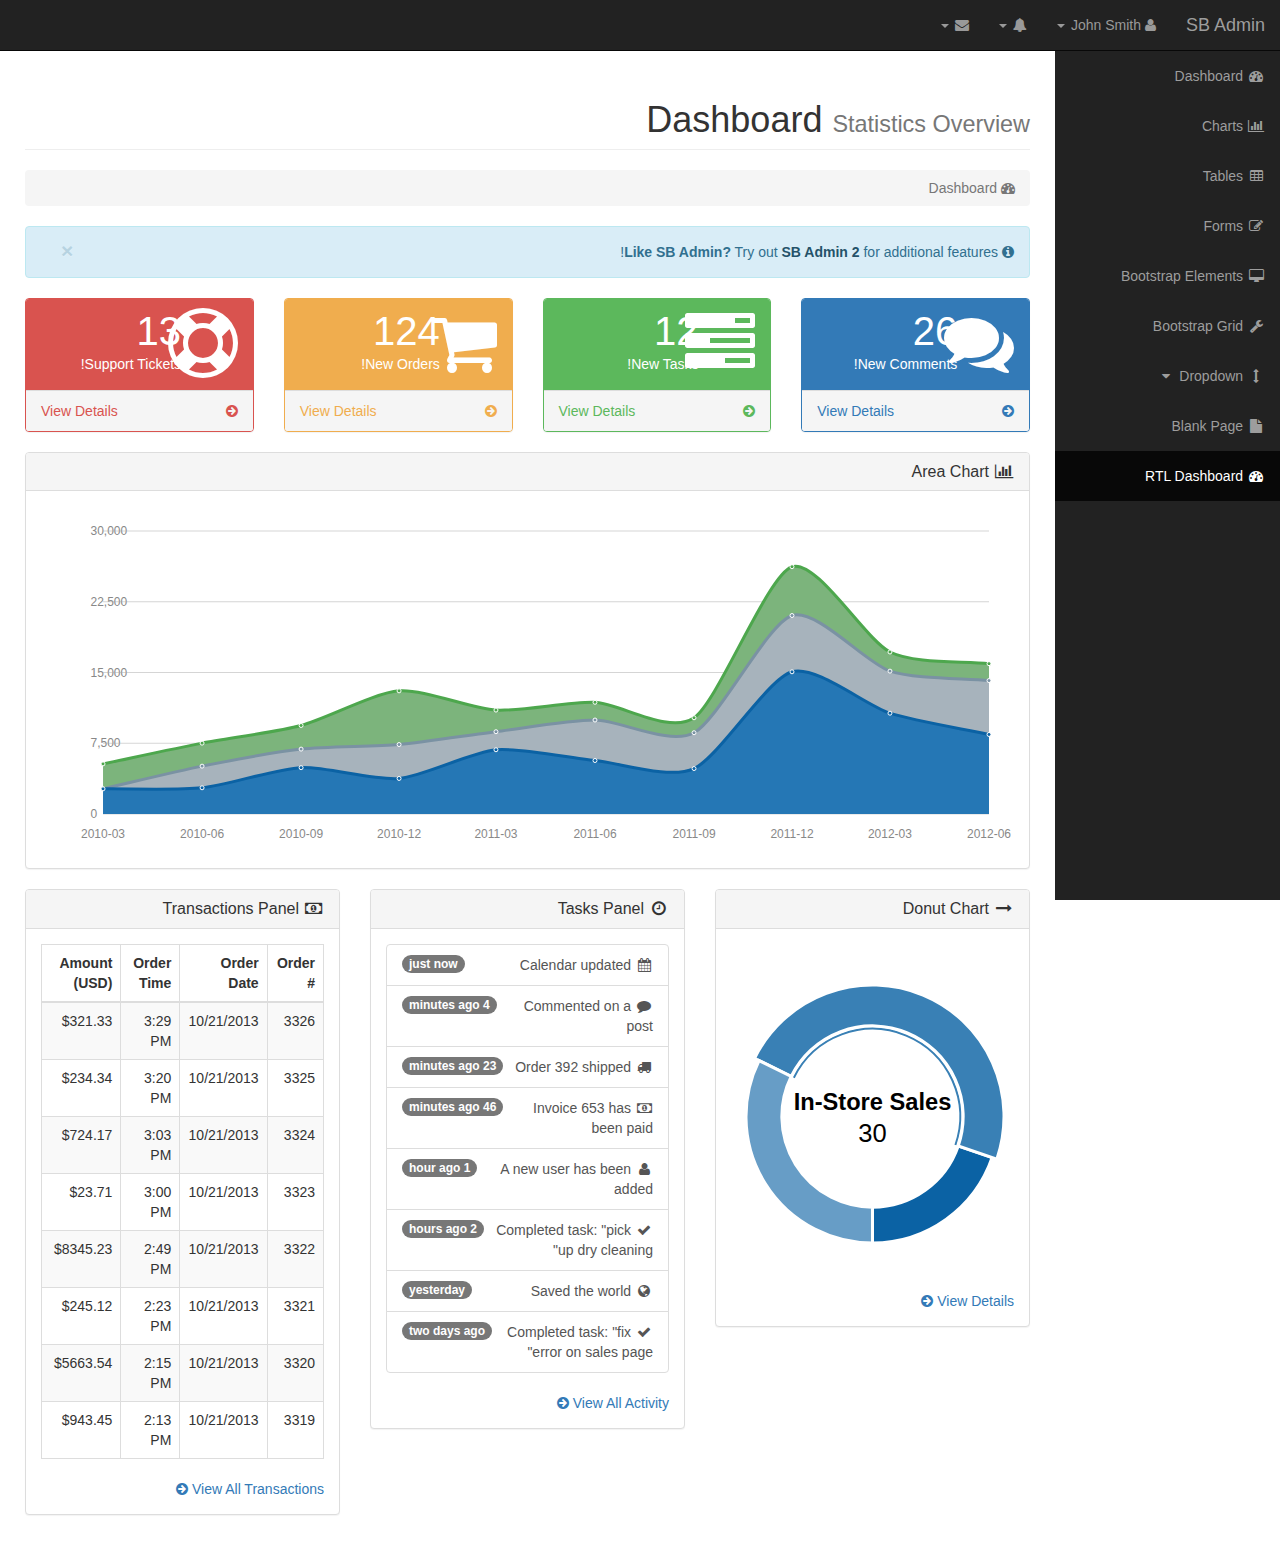
==== index-rtl.html @ e38a829c "nueva plantilla" ====
<!DOCTYPE html>
<html lang="en">

<head>

    <meta charset="utf-8">
    <meta http-equiv="X-UA-Compatible" content="IE=edge">
    <meta name="viewport" content="width=device-width, initial-scale=1">
    <meta name="description" content="">
    <meta name="author" content="">

    <title>SB Admin - Bootstrap Admin Template</title>

    <!-- Bootstrap Core CSS -->
    <link href="css/bootstrap.min.css" rel="stylesheet">

    <!-- Bootstrap Core CSS RTL-->
    <link href="css/bootstrap-rtl.min.css" rel="stylesheet">

    <!-- Custom CSS -->
    <link href="css/sb-admin.css" rel="stylesheet">
    <link href="css/sb-admin-rtl.css" rel="stylesheet">

    <!-- Morris Charts CSS -->
    <link href="css/plugins/morris.css" rel="stylesheet">

    <!-- Custom Fonts -->
    <link href="font-awesome/css/font-awesome.min.css" rel="stylesheet" type="text/css">

    <!-- HTML5 Shim and Respond.js IE8 support of HTML5 elements and media queries -->
    <!-- WARNING: Respond.js doesn't work if you view the page via file:// -->
    <!--[if lt IE 9]>
        <script src="https://oss.maxcdn.com/libs/html5shiv/3.7.0/html5shiv.js"></script>
        <script src="https://oss.maxcdn.com/libs/respond.js/1.4.2/respond.min.js"></script>
    <![endif]-->

</head>

<body>

    <div id="wrapper">

        <!-- Navigation -->
        <nav class="navbar navbar-inverse navbar-fixed-top" role="navigation">
            <!-- Brand and toggle get grouped for better mobile display -->
            <div class="navbar-header">
                <button type="button" class="navbar-toggle" data-toggle="collapse" data-target=".navbar-ex1-collapse">
                    <span class="sr-only">Toggle navigation</span>
                    <span class="icon-bar"></span>
                    <span class="icon-bar"></span>
                    <span class="icon-bar"></span>
                </button>
                <a class="navbar-brand" href="index.html">SB Admin</a>
            </div>
            <!-- Top Menu Items -->
            <ul class="nav navbar-right top-nav">
                <li class="dropdown">
                    <a href="#" class="dropdown-toggle" data-toggle="dropdown"><i class="fa fa-envelope"></i> <b class="caret"></b></a>
                    <ul class="dropdown-menu message-dropdown">
                        <li class="message-preview">
                            <a href="#">
                                <div class="media">
                                    <span class="pull-left">
                                        <img class="media-object" src="http://placehold.it/50x50" alt="">
                                    </span>
                                    <div class="media-body">
                                        <h5 class="media-heading"><strong>John Smith</strong>
                                        </h5>
                                        <p class="small text-muted"><i class="fa fa-clock-o"></i> Yesterday at 4:32 PM</p>
                                        <p>Lorem ipsum dolor sit amet, consectetur...</p>
                                    </div>
                                </div>
                            </a>
                        </li>
                        <li class="message-preview">
                            <a href="#">
                                <div class="media">
                                    <span class="pull-left">
                                        <img class="media-object" src="http://placehold.it/50x50" alt="">
                                    </span>
                                    <div class="media-body">
                                        <h5 class="media-heading"><strong>John Smith</strong>
                                        </h5>
                                        <p class="small text-muted"><i class="fa fa-clock-o"></i> Yesterday at 4:32 PM</p>
                                        <p>Lorem ipsum dolor sit amet, consectetur...</p>
                                    </div>
                                </div>
                            </a>
                        </li>
                        <li class="message-preview">
                            <a href="#">
                                <div class="media">
                                    <span class="pull-left">
                                        <img class="media-object" src="http://placehold.it/50x50" alt="">
                                    </span>
                                    <div class="media-body">
                                        <h5 class="media-heading"><strong>John Smith</strong>
                                        </h5>
                                        <p class="small text-muted"><i class="fa fa-clock-o"></i> Yesterday at 4:32 PM</p>
                                        <p>Lorem ipsum dolor sit amet, consectetur...</p>
                                    </div>
                                </div>
                            </a>
                        </li>
                        <li class="message-footer">
                            <a href="#">Read All New Messages</a>
                        </li>
                    </ul>
                </li>
                <li class="dropdown">
                    <a href="#" class="dropdown-toggle" data-toggle="dropdown"><i class="fa fa-bell"></i> <b class="caret"></b></a>
                    <ul class="dropdown-menu alert-dropdown">
                        <li>
                            <a href="#">Alert Name <span class="label label-default">Alert Badge</span></a>
                        </li>
                        <li>
                            <a href="#">Alert Name <span class="label label-primary">Alert Badge</span></a>
                        </li>
                        <li>
                            <a href="#">Alert Name <span class="label label-success">Alert Badge</span></a>
                        </li>
                        <li>
                            <a href="#">Alert Name <span class="label label-info">Alert Badge</span></a>
                        </li>
                        <li>
                            <a href="#">Alert Name <span class="label label-warning">Alert Badge</span></a>
                        </li>
                        <li>
                            <a href="#">Alert Name <span class="label label-danger">Alert Badge</span></a>
                        </li>
                        <li class="divider"></li>
                        <li>
                            <a href="#">View All</a>
                        </li>
                    </ul>
                </li>
                <li class="dropdown">
                    <a href="#" class="dropdown-toggle" data-toggle="dropdown"><i class="fa fa-user"></i> John Smith <b class="caret"></b></a>
                    <ul class="dropdown-menu">
                        <li>
                            <a href="#"><i class="fa fa-fw fa-user"></i> Profile</a>
                        </li>
                        <li>
                            <a href="#"><i class="fa fa-fw fa-envelope"></i> Inbox</a>
                        </li>
                        <li>
                            <a href="#"><i class="fa fa-fw fa-gear"></i> Settings</a>
                        </li>
                        <li class="divider"></li>
                        <li>
                            <a href="#"><i class="fa fa-fw fa-power-off"></i> Log Out</a>
                        </li>
                    </ul>
                </li>
            </ul>
            <!-- Sidebar Menu Items - These collapse to the responsive navigation menu on small screens -->
            <div class="collapse navbar-collapse navbar-ex1-collapse">
                <ul class="nav navbar-nav side-nav">
                    <li>
                        <a href="index.html"><i class="fa fa-fw fa-dashboard"></i> Dashboard</a>
                    </li>
                    <li>
                        <a href="charts.html"><i class="fa fa-fw fa-bar-chart-o"></i> Charts</a>
                    </li>
                    <li>
                        <a href="tables.html"><i class="fa fa-fw fa-table"></i> Tables</a>
                    </li>
                    <li>
                        <a href="forms.html"><i class="fa fa-fw fa-edit"></i> Forms</a>
                    </li>
                    <li>
                        <a href="bootstrap-elements.html"><i class="fa fa-fw fa-desktop"></i> Bootstrap Elements</a>
                    </li>
                    <li>
                        <a href="bootstrap-grid.html"><i class="fa fa-fw fa-wrench"></i> Bootstrap Grid</a>
                    </li>
                    <li>
                        <a href="javascript:;" data-toggle="collapse" data-target="#demo"><i class="fa fa-fw fa-arrows-v"></i> Dropdown <i class="fa fa-fw fa-caret-down"></i></a>
                        <ul id="demo" class="collapse">
                            <li>
                                <a href="#">Dropdown Item</a>
                            </li>
                            <li>
                                <a href="#">Dropdown Item</a>
                            </li>
                        </ul>
                    </li>
                    <li>
                        <a href="blank-page.html"><i class="fa fa-fw fa-file"></i> Blank Page</a>
                    </li>
                    <li class="active">
                        <a href="index-rtl.html"><i class="fa fa-fw fa-dashboard"></i> RTL Dashboard</a>
                    </li>
                </ul>
            </div>
            <!-- /.navbar-collapse -->
        </nav>

        <div id="page-wrapper">

            <div class="container-fluid">

                <!-- Page Heading -->
                <div class="row">
                    <div class="col-lg-12">
                        <h1 class="page-header">
                            Dashboard <small>Statistics Overview</small>
                        </h1>
                        <ol class="breadcrumb">
                            <li class="active">
                                <i class="fa fa-dashboard"></i> Dashboard
                            </li>
                        </ol>
                    </div>
                </div>
                <!-- /.row -->

                <div class="row">
                    <div class="col-lg-12">
                        <div class="alert alert-info alert-dismissable">
                            <button type="button" class="close" data-dismiss="alert" aria-hidden="true">&times;</button>
                            <i class="fa fa-info-circle"></i>  <strong>Like SB Admin?</strong> Try out <a href="http://startbootstrap.com/template-overviews/sb-admin-2" class="alert-link">SB Admin 2</a> for additional features!
                        </div>
                    </div>
                </div>
                <!-- /.row -->

                <div class="row">
                    <div class="col-lg-3 col-md-6">
                        <div class="panel panel-primary">
                            <div class="panel-heading">
                                <div class="row">
                                    <div class="col-xs-3">
                                        <i class="fa fa-comments fa-5x"></i>
                                    </div>
                                    <div class="col-xs-9 text-right">
                                        <div class="huge">26</div>
                                        <div>New Comments!</div>
                                    </div>
                                </div>
                            </div>
                            <a href="#">
                                <div class="panel-footer">
                                    <span class="pull-left">View Details</span>
                                    <span class="pull-right"><i class="fa fa-arrow-circle-right"></i></span>
                                    <div class="clearfix"></div>
                                </div>
                            </a>
                        </div>
                    </div>
                    <div class="col-lg-3 col-md-6">
                        <div class="panel panel-green">
                            <div class="panel-heading">
                                <div class="row">
                                    <div class="col-xs-3">
                                        <i class="fa fa-tasks fa-5x"></i>
                                    </div>
                                    <div class="col-xs-9 text-right">
                                        <div class="huge">12</div>
                                        <div>New Tasks!</div>
                                    </div>
                                </div>
                            </div>
                            <a href="#">
                                <div class="panel-footer">
                                    <span class="pull-left">View Details</span>
                                    <span class="pull-right"><i class="fa fa-arrow-circle-right"></i></span>
                                    <div class="clearfix"></div>
                                </div>
                            </a>
                        </div>
                    </div>
                    <div class="col-lg-3 col-md-6">
                        <div class="panel panel-yellow">
                            <div class="panel-heading">
                                <div class="row">
                                    <div class="col-xs-3">
                                        <i class="fa fa-shopping-cart fa-5x"></i>
                                    </div>
                                    <div class="col-xs-9 text-right">
                                        <div class="huge">124</div>
                                        <div>New Orders!</div>
                                    </div>
                                </div>
                            </div>
                            <a href="#">
                                <div class="panel-footer">
                                    <span class="pull-left">View Details</span>
                                    <span class="pull-right"><i class="fa fa-arrow-circle-right"></i></span>
                                    <div class="clearfix"></div>
                                </div>
                            </a>
                        </div>
                    </div>
                    <div class="col-lg-3 col-md-6">
                        <div class="panel panel-red">
                            <div class="panel-heading">
                                <div class="row">
                                    <div class="col-xs-3">
                                        <i class="fa fa-support fa-5x"></i>
                                    </div>
                                    <div class="col-xs-9 text-right">
                                        <div class="huge">13</div>
                                        <div>Support Tickets!</div>
                                    </div>
                                </div>
                            </div>
                            <a href="#">
                                <div class="panel-footer">
                                    <span class="pull-left">View Details</span>
                                    <span class="pull-right"><i class="fa fa-arrow-circle-right"></i></span>
                                    <div class="clearfix"></div>
                                </div>
                            </a>
                        </div>
                    </div>
                </div>
                <!-- /.row -->

                <div class="row">
                    <div class="col-lg-12">
                        <div class="panel panel-default">
                            <div class="panel-heading">
                                <h3 class="panel-title"><i class="fa fa-bar-chart-o fa-fw"></i> Area Chart</h3>
                            </div>
                            <div class="panel-body">
                                <div id="morris-area-chart"></div>
                            </div>
                        </div>
                    </div>
                </div>
                <!-- /.row -->

                <div class="row">
                    <div class="col-lg-4">
                        <div class="panel panel-default">
                            <div class="panel-heading">
                                <h3 class="panel-title"><i class="fa fa-long-arrow-right fa-fw"></i> Donut Chart</h3>
                            </div>
                            <div class="panel-body">
                                <div id="morris-donut-chart"></div>
                                <div class="text-right">
                                    <a href="#">View Details <i class="fa fa-arrow-circle-right"></i></a>
                                </div>
                            </div>
                        </div>
                    </div>
                    <div class="col-lg-4">
                        <div class="panel panel-default">
                            <div class="panel-heading">
                                <h3 class="panel-title"><i class="fa fa-clock-o fa-fw"></i> Tasks Panel</h3>
                            </div>
                            <div class="panel-body">
                                <div class="list-group">
                                    <a href="#" class="list-group-item">
                                        <span class="badge">just now</span>
                                        <i class="fa fa-fw fa-calendar"></i> Calendar updated
                                    </a>
                                    <a href="#" class="list-group-item">
                                        <span class="badge">4 minutes ago</span>
                                        <i class="fa fa-fw fa-comment"></i> Commented on a post
                                    </a>
                                    <a href="#" class="list-group-item">
                                        <span class="badge">23 minutes ago</span>
                                        <i class="fa fa-fw fa-truck"></i> Order 392 shipped
                                    </a>
                                    <a href="#" class="list-group-item">
                                        <span class="badge">46 minutes ago</span>
                                        <i class="fa fa-fw fa-money"></i> Invoice 653 has been paid
                                    </a>
                                    <a href="#" class="list-group-item">
                                        <span class="badge">1 hour ago</span>
                                        <i class="fa fa-fw fa-user"></i> A new user has been added
                                    </a>
                                    <a href="#" class="list-group-item">
                                        <span class="badge">2 hours ago</span>
                                        <i class="fa fa-fw fa-check"></i> Completed task: "pick up dry cleaning"
                                    </a>
                                    <a href="#" class="list-group-item">
                                        <span class="badge">yesterday</span>
                                        <i class="fa fa-fw fa-globe"></i> Saved the world
                                    </a>
                                    <a href="#" class="list-group-item">
                                        <span class="badge">two days ago</span>
                                        <i class="fa fa-fw fa-check"></i> Completed task: "fix error on sales page"
                                    </a>
                                </div>
                                <div class="text-right">
                                    <a href="#">View All Activity <i class="fa fa-arrow-circle-right"></i></a>
                                </div>
                            </div>
                        </div>
                    </div>
                    <div class="col-lg-4">
                        <div class="panel panel-default">
                            <div class="panel-heading">
                                <h3 class="panel-title"><i class="fa fa-money fa-fw"></i> Transactions Panel</h3>
                            </div>
                            <div class="panel-body">
                                <div class="table-responsive">
                                    <table class="table table-bordered table-hover table-striped">
                                        <thead>
                                            <tr>
                                                <th>Order #</th>
                                                <th>Order Date</th>
                                                <th>Order Time</th>
                                                <th>Amount (USD)</th>
                                            </tr>
                                        </thead>
                                        <tbody>
                                            <tr>
                                                <td>3326</td>
                                                <td>10/21/2013</td>
                                                <td>3:29 PM</td>
                                                <td>$321.33</td>
                                            </tr>
                                            <tr>
                                                <td>3325</td>
                                                <td>10/21/2013</td>
                                                <td>3:20 PM</td>
                                                <td>$234.34</td>
                                            </tr>
                                            <tr>
                                                <td>3324</td>
                                                <td>10/21/2013</td>
                                                <td>3:03 PM</td>
                                                <td>$724.17</td>
                                            </tr>
                                            <tr>
                                                <td>3323</td>
                                                <td>10/21/2013</td>
                                                <td>3:00 PM</td>
                                                <td>$23.71</td>
                                            </tr>
                                            <tr>
                                                <td>3322</td>
                                                <td>10/21/2013</td>
                                                <td>2:49 PM</td>
                                                <td>$8345.23</td>
                                            </tr>
                                            <tr>
                                                <td>3321</td>
                                                <td>10/21/2013</td>
                                                <td>2:23 PM</td>
                                                <td>$245.12</td>
                                            </tr>
                                            <tr>
                                                <td>3320</td>
                                                <td>10/21/2013</td>
                                                <td>2:15 PM</td>
                                                <td>$5663.54</td>
                                            </tr>
                                            <tr>
                                                <td>3319</td>
                                                <td>10/21/2013</td>
                                                <td>2:13 PM</td>
                                                <td>$943.45</td>
                                            </tr>
                                        </tbody>
                                    </table>
                                </div>
                                <div class="text-right">
                                    <a href="#">View All Transactions <i class="fa fa-arrow-circle-right"></i></a>
                                </div>
                            </div>
                        </div>
                    </div>
                </div>
                <!-- /.row -->

            </div>
            <!-- /.container-fluid -->

        </div>
        <!-- /#page-wrapper -->

    </div>
    <!-- /#wrapper -->

    <!-- jQuery -->
    <script src="js/jquery.js"></script>

    <!-- Bootstrap Core JavaScript -->
    <script src="js/bootstrap.min.js"></script>

    <!-- Morris Charts JavaScript -->
    <script src="js/plugins/morris/raphael.min.js"></script>
    <script src="js/plugins/morris/morris.min.js"></script>
    <script src="js/plugins/morris/morris-data.js"></script>

</body>

</html>
---- css/sb-admin.css ----
/*!
 * Start Bootstrap - SB Admin Bootstrap Admin Template (http://startbootstrap.com)
 * Code licensed under the Apache License v2.0.
 * For details, see http://www.apache.org/licenses/LICENSE-2.0.
 */

/* Global Styles */

body {
    margin-top: 100px;
    background-color: #fff;
}

@media(min-width:768px) {
    body {
        margin-top: 50px;
    }
}

#wrapper {
    padding-left: 0;
}

#page-wrapper {
    width: 100%;
    padding: 0;
    background-color: #fff;
}

.huge {
    font-size: 50px;
    line-height: normal;
}

@media(min-width:768px) {
    #wrapper {
        padding-left: 225px;
    }

    #page-wrapper {
        padding: 10px;
    }
}

/* Top Navigation */

.top-nav {
    padding: 0 15px;
}

.top-nav>li {
    display: inline-block;
    float: left;
}

.top-nav>li>a {
    padding-top: 15px;
    padding-bottom: 15px;
    line-height: 20px;
    color: #999;
}

.top-nav>li>a:hover,
.top-nav>li>a:focus,
.top-nav>.open>a,
.top-nav>.open>a:hover,
.top-nav>.open>a:focus {
    color: #fff;
    background-color: #000;
}

.top-nav>.open>.dropdown-menu {
    float: left;
    position: absolute;
    margin-top: 0;
    border: 1px solid rgba(0,0,0,.15);
    border-top-left-radius: 0;
    border-top-right-radius: 0;
    background-color: #fff;
    -webkit-box-shadow: 0 6px 12px rgba(0,0,0,.175);
    box-shadow: 0 6px 12px rgba(0,0,0,.175);
}

.top-nav>.open>.dropdown-menu>li>a {
    white-space: normal;
}

ul.message-dropdown {
    padding: 0;
    max-height: 250px;
    overflow-x: hidden;
    overflow-y: auto;
}

li.message-preview {
    width: 275px;
    border-bottom: 1px solid rgba(0,0,0,.15);
}

li.message-preview>a {
    padding-top: 15px;
    padding-bottom: 15px;
}

li.message-footer {
    margin: 5px 0;
}

ul.alert-dropdown {
    width: 200px;
}

/* Side Navigation */

@media(min-width:768px) {
    .side-nav {
        position: fixed;
        top: 51px;
        left: 225px;
        width: 225px;
        margin-left: -225px;
        border: none;
        border-radius: 0;
        overflow-y: auto;
        background-color: #222;
        bottom: 0;
        overflow-x: hidden;
        padding-bottom: 40px;
    }

    .side-nav>li>a {
        width: 225px;
    }

    .side-nav li a:hover,
    .side-nav li a:focus {
        outline: none;
        background-color: #000 !important;
    }
}

.side-nav>li>ul {
    padding: 0;
}

.side-nav>li>ul>li>a {
    display: block;
    padding: 10px 15px 10px 38px;
    text-decoration: none;
    color: #999;
}

.side-nav>li>ul>li>a:hover {
    color: #fff;
}

/* Flot Chart Containers */

.flot-chart {
    display: block;
    height: 400px;
}

.flot-chart-content {
    width: 100%;
    height: 100%;
}

/* Custom Colored Panels */

.huge {
    font-size: 40px;
}

.panel-green {
    border-color: #5cb85c;
}

.panel-green > .panel-heading {
    border-color: #5cb85c;
    color: #fff;
    background-color: #5cb85c;
}

.panel-green > a {
    color: #5cb85c;
}

.panel-green > a:hover {
    color: #3d8b3d;
}

.panel-red {
    border-color: #d9534f;
}

.panel-red > .panel-heading {
    border-color: #d9534f;
    color: #fff;
    background-color: #d9534f;
}

.panel-red > a {
    color: #d9534f;
}

.panel-red > a:hover {
    color: #b52b27;
}

.panel-yellow {
    border-color: #f0ad4e;
}

.panel-yellow > .panel-heading {
    border-color: #f0ad4e;
    color: #fff;
    background-color: #f0ad4e;
}

.panel-yellow > a {
    color: #f0ad4e;
}

.panel-yellow > a:hover {
    color: #df8a13;
}
---- css/sb-admin-rtl.css ----
@media (min-width: 768px){
  #wrapper {padding-right: 225px; padding-left: 0;}
  .side-nav{right: 0;left: auto;}
}
---- css/plugins/morris.css ----
.morris-hover{position:absolute;z-index:1000}.morris-hover.morris-default-style{border-radius:10px;padding:6px;color:#666;background:rgba(255,255,255,0.8);border:solid 2px rgba(230,230,230,0.8);font-family:sans-serif;font-size:12px;text-align:center}.morris-hover.morris-default-style .morris-hover-row-label{font-weight:bold;margin:0.25em 0}
.morris-hover.morris-default-style .morris-hover-point{white-space:nowrap;margin:0.1em 0}
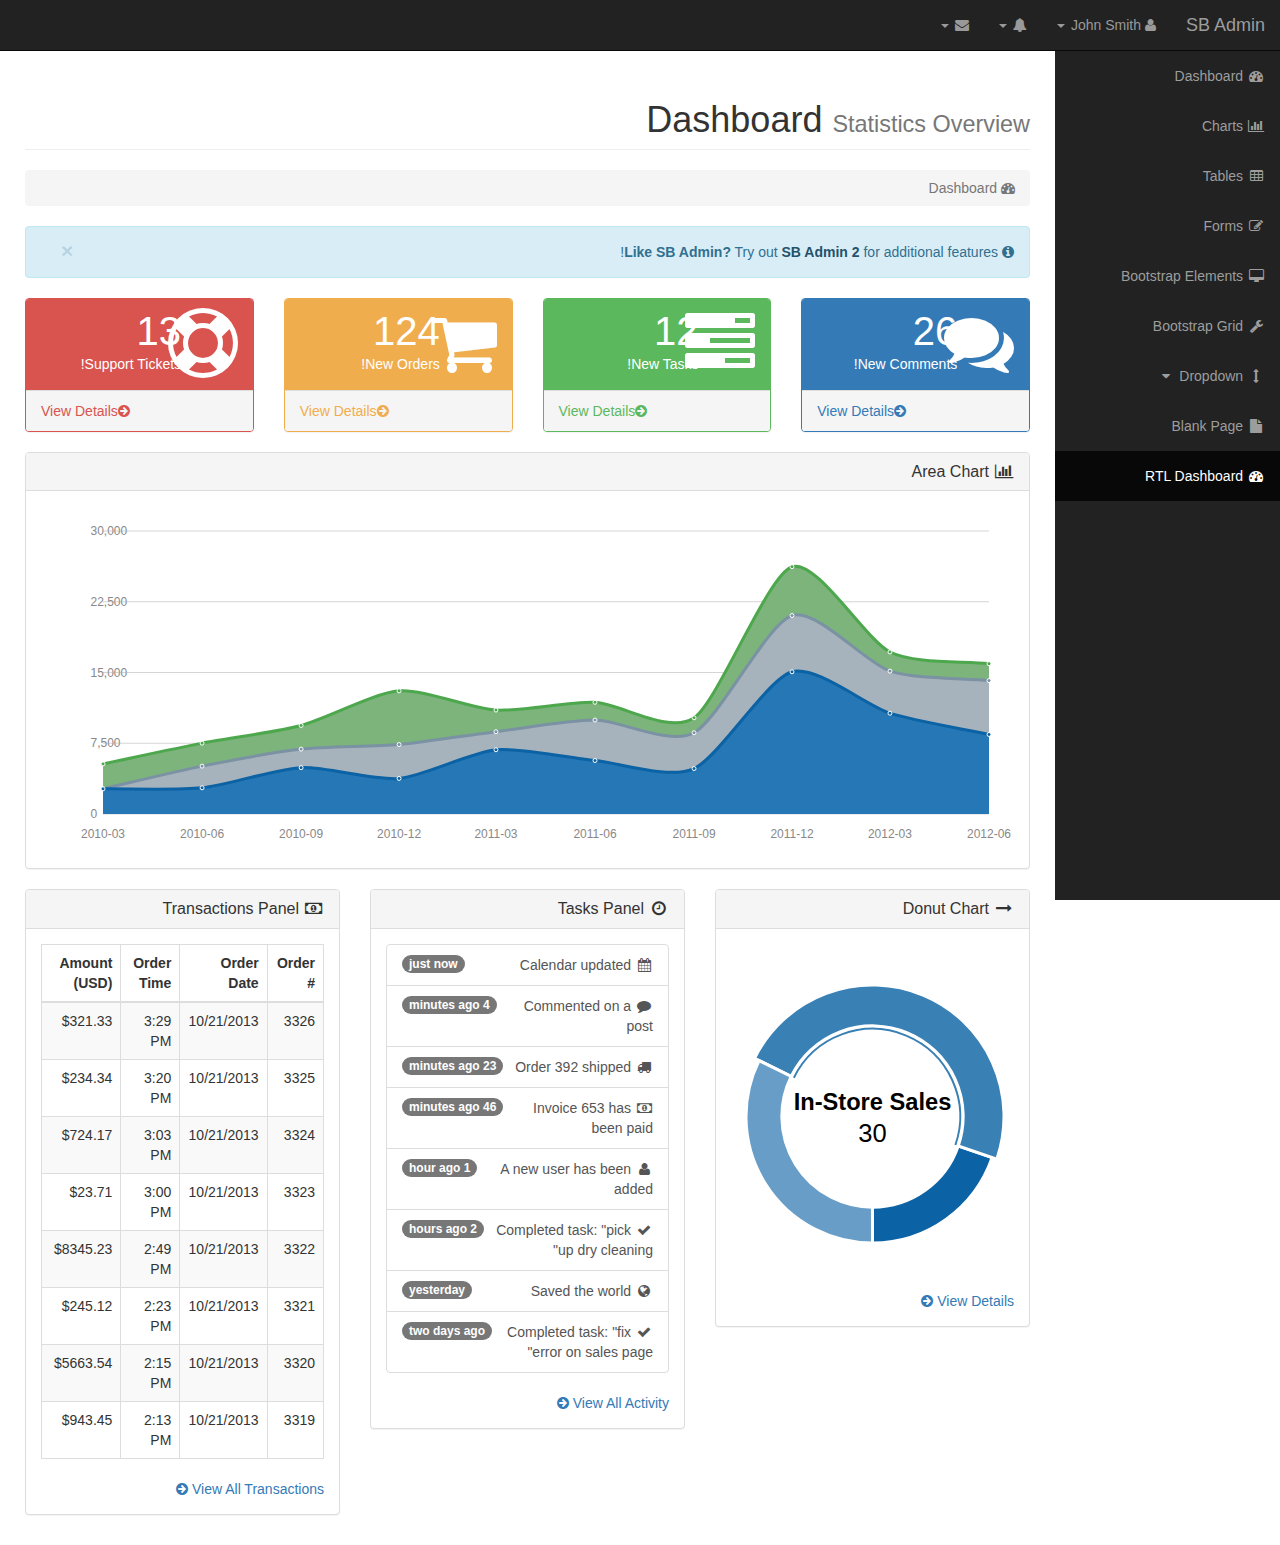
==== commit d04913c9: "Con navbar gris" ====
--- a/index-rtl.html
+++ b/index-rtl.html
@@ -242,7 +242,7 @@
                             <a href="#">
                                 <div class="panel-footer">
                                     <span class="pull-left">View Details</span>
-                                    <span class="pull-right"><i class="fa fa-arrow-circle-right"></i></span>
+                                    <span class="pull-left"><i class="fa fa-arrow-circle-right"></i></span>
                                     <div class="clearfix"></div>
                                 </div>
                             </a>
@@ -264,7 +264,7 @@
                             <a href="#">
                                 <div class="panel-footer">
                                     <span class="pull-left">View Details</span>
-                                    <span class="pull-right"><i class="fa fa-arrow-circle-right"></i></span>
+                                    <span class="pull-left"><i class="fa fa-arrow-circle-right"></i></span>
                                     <div class="clearfix"></div>
                                 </div>
                             </a>
@@ -286,7 +286,7 @@
                             <a href="#">
                                 <div class="panel-footer">
                                     <span class="pull-left">View Details</span>
-                                    <span class="pull-right"><i class="fa fa-arrow-circle-right"></i></span>
+                                    <span class="pull-left"><i class="fa fa-arrow-circle-right"></i></span>
                                     <div class="clearfix"></div>
                                 </div>
                             </a>
@@ -308,7 +308,7 @@
                             <a href="#">
                                 <div class="panel-footer">
                                     <span class="pull-left">View Details</span>
-                                    <span class="pull-right"><i class="fa fa-arrow-circle-right"></i></span>
+                                    <span class="pull-left"><i class="fa fa-arrow-circle-right"></i></span>
                                     <div class="clearfix"></div>
                                 </div>
                             </a>
